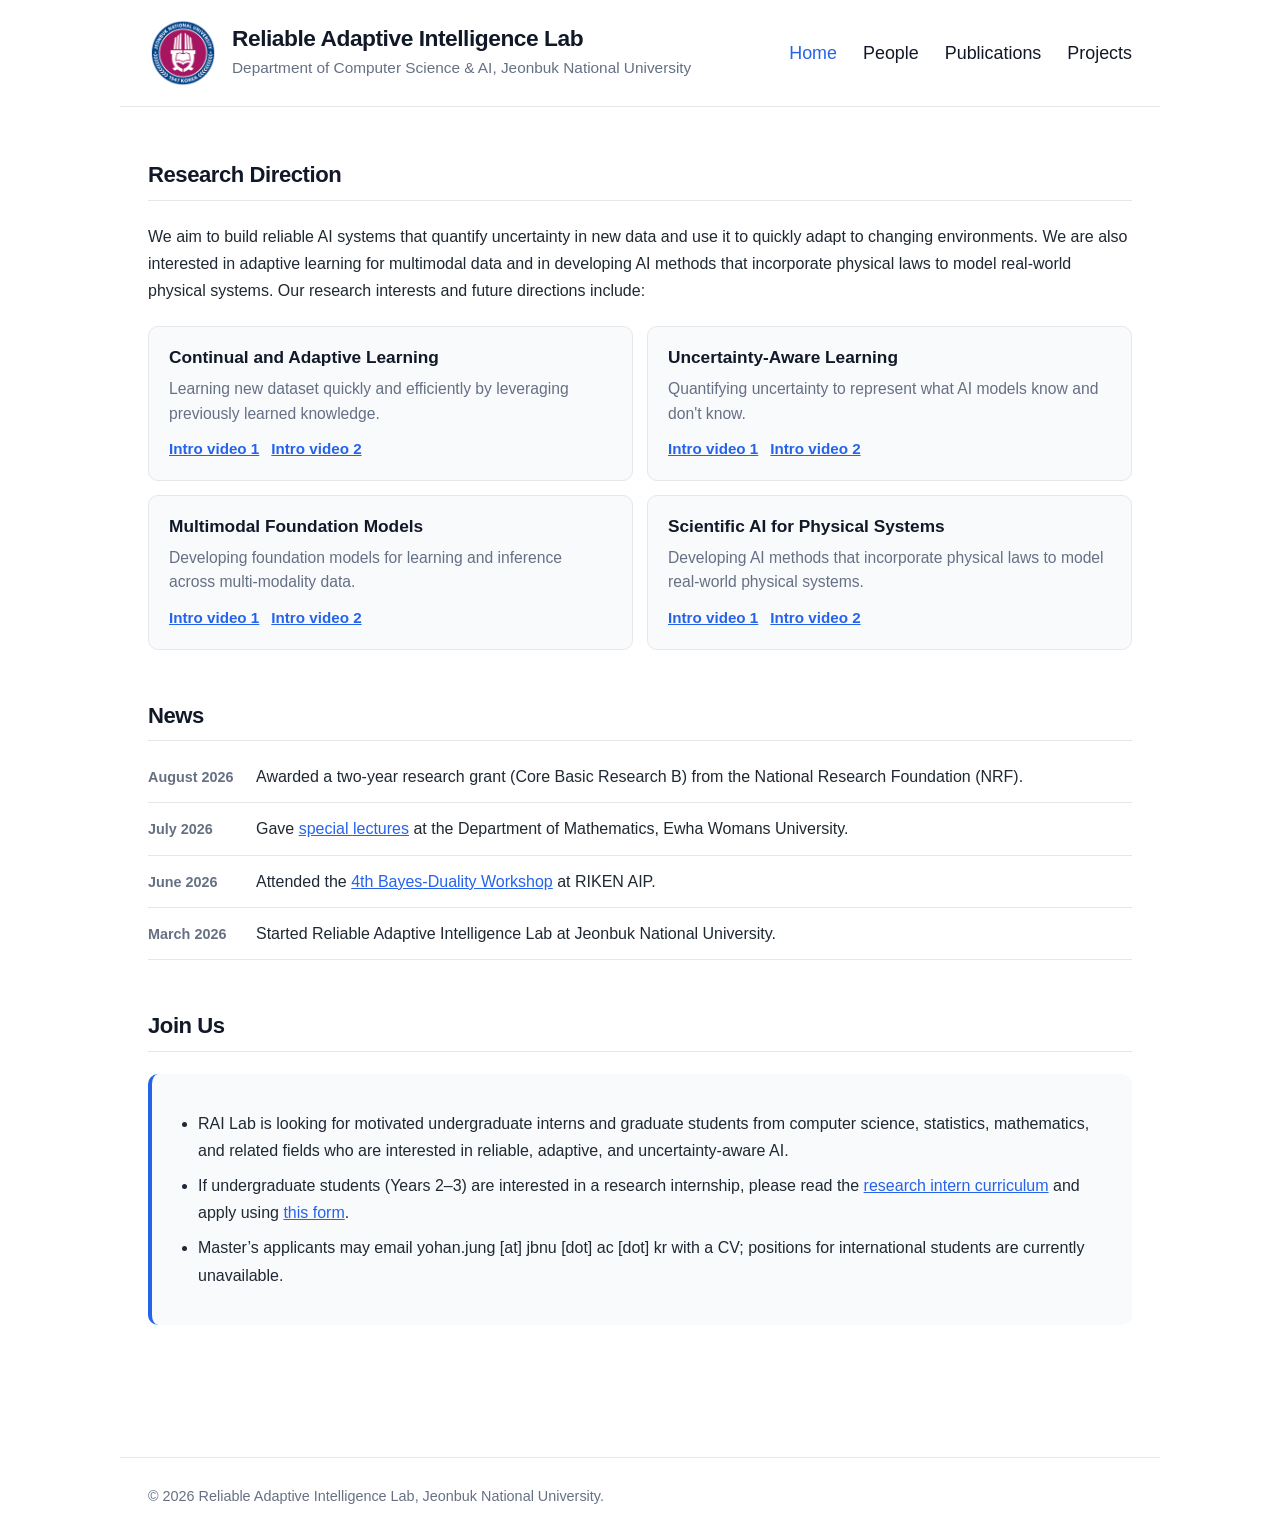
==== index.html @ b546570a "updage homepage" ====
<!DOCTYPE html>
<html lang="en">
<head>
  <meta charset="UTF-8" />
  <meta name="viewport" content="width=device-width, initial-scale=1.0" />
  <title>Reliable Adaptive Intelligence Lab</title>
  <link rel="stylesheet" href="style.css?v=4" />
  <script>
    if (window.location.pathname.endsWith('/index.html')) {
      window.history.replaceState(null, '', window.location.pathname.replace(/index\.html$/, ''));
    }
  </script>
</head>

<body>
  <header class="site-header">
    <div class="brand">
      <img class="brand-logo" src="assets/home-embleum.png" alt="Jeonbuk National University logo" />
      <div class="brand-text">
        <div class="brand-title">Reliable Adaptive Intelligence Lab</div>
        <div class="brand-subtitle">Department of Computer Science &amp; AI, Jeonbuk National University</div>
      </div>
    </div>

    <nav class="site-nav">
      <a class="active" href="/">Home</a>
      <a href="people.html">People</a>
      <a href="publications.html">Publications</a>
      <a href="projects.html">Projects</a>
    </nav>
  </header>

  <main class="container">

    <section class="section">
      <h2>Research Direction</h2>

      <p>
        We aim to build reliable AI systems that quantify uncertainty in new data and use it to quickly adapt to changing environments. 
        We are also interested in adaptive learning for multimodal data and in developing AI methods that incorporate physical laws to model real-world physical systems.
        Our research interests and future directions include:
      </p>

      <div class="theme-list">
        <div class="theme-item">
          <h3>Continual and Adaptive Learning</h3>
          <p>Learning new dataset quickly and efficiently by leveraging previously learned knowledge.</p>
          <div class="theme-links">
            <a href="https://www.youtube.com/watch?v=_49ydwCrhVk&amp;t=0s">Intro video 1</a>
            <a href="https://www.youtube.com/live/pB0ynaYZVaU?si=M1dCXUzkx3sLx9Ly">Intro video 2</a>
          </div>
        </div>

        <div class="theme-item">
          <h3>Uncertainty-Aware Learning</h3>
          <p>Quantifying uncertainty to represent what AI models know and don't know.</p>
          <div class="theme-links">
            <a href="https://www.youtube.com/watch?v=fxiI_akW6MA">Intro video 1</a>
            <a href="https://www.youtube.com/watch?v=veYq6EWZyVc">Intro video 2</a>
            <!-- <a href="https://www.youtube.com/watch?v=TRNYnRRJBRg">link3</a> -->
          </div>
        </div>

        <div class="theme-item">
          <h3>Multimodal Foundation Models</h3>
          <p>Developing foundation models for learning and inference across multi-modality data.</p>
          <div class="theme-links">
            <a href="https://www.youtube.com/watch?v=NDdc39KYqDU">Intro video 1</a>
            <a href="https://www.youtube.com/watch?v=mQOK0Mfyrkk">Intro video 2</a>
          </div>

        </div>

        <div class="theme-item">
          <h3>Scientific AI for Physical Systems</h3>
          <p>Developing AI methods that incorporate physical laws to model real-world physical systems.</p>
          <div class="theme-links">
            <a href="https://www.youtube.com/watch?v=pZm-Hs2Wstc">Intro video 1</a>
            <a href="https://youtu.be/-3gfcvwyCqw?si=eeulVyX9C-i20Cjy">Intro video 2</a>
          </div>
        </div>
      </div>
    </section>

    <section class="section">
      <h2>News</h2>

      <div class="news-item">
        <span class="news-date">August 2026</span>
        <p>Awarded a two-year research grant (Core Basic Research B) from the National Research Foundation (NRF).</p>
      </div>

      <div class="news-item">
        <span class="news-date">July 2026</span>
        <p>Gave <a href="https://github.com/becre2021/mlmeetde-101">special lectures</a> at the Department of Mathematics, Ewha Womans University.</p>
      </div>

      <div class="news-item">
        <span class="news-date">June 2026</span>
        <p>Attended the <a href="https://bayesduality.github.io/workshop_2026.html">4th Bayes-Duality Workshop</a> at RIKEN AIP.</p>
      </div> 

      <div class="news-item">
        <span class="news-date">March 2026</span>
        <p>Started Reliable Adaptive Intelligence Lab at Jeonbuk National University.</p>
      </div>
    </section>

    <!-- <section class="section">
      <h2>Join Us</h2>
      <div class="notice">
        RAI Lab is looking for motivated undergraduate interns and graduate students from computer science, statistics, mathematics, and related fields who are interested in reliable, adaptive, and uncertainty-aware AI.
        
        If undergraduate students (Years 2–3) are interested, please read <a href="/intern">research intern curriculum</a> and apply using <a href="https://forms.gle/CQf4ckK8HeQXMaTn7">this form</a>.
        Master&rsquo;s applicants may email yohan.jung [at] jbnu [dot] ac [dot] kr; Positions for international students are currently unavailable.
      </div>
    </section> -->

    <section class="section">
    <h2>Join Us</h2>
    <div class="notice">
      <ul class="join-list">
        <li>
          RAI Lab is looking for motivated undergraduate interns and graduate students from computer science, statistics, mathematics, and related fields who are interested in reliable, adaptive, and uncertainty-aware AI.
        </li>

        <li>
          If undergraduate students (Years 2–3) are interested in a research internship, 
          please read the <a href="/intern">research intern curriculum</a> and 
          apply using <a href="https://forms.gle/CQf4ckK8HeQXMaTn7">this form</a>.
        </li>

        <li>
          Master’s applicants may email yohan.jung [at] jbnu [dot] ac [dot] kr with a CV; positions for international students are currently unavailable. 
        </li>
      </ul>
    </div>
</section>

  </main>

  <footer class="site-footer">
    © 2026 Reliable Adaptive Intelligence Lab, Jeonbuk National University.
  </footer>
</body>
</html>
---- style.css ----
:root {
  --bg: #ffffff;
  --text: #1f2933;
  --muted: #667085;
  --heading: #111827;
  --border: #e5e7eb;
  --soft-bg: #f8fafc;
  --accent: #2563eb;
  --accent-dark: #1d4ed8;
  --max-width: 1040px;
}

* {
  box-sizing: border-box;
}

body {
  margin: 0;
  background: var(--bg);
  color: var(--text);
  font-family: -apple-system, BlinkMacSystemFont, "Segoe UI", Roboto, Helvetica, Arial, sans-serif;
  font-size: 16px;
  line-height: 1.7;
}

/* Header */

.site-header {
  width: 100%;
  max-width: var(--max-width);
  margin: 0 auto;
  padding: 18px 28px;
  display: flex;
  align-items: center;
  justify-content: space-between;
  gap: 32px;
  border-bottom: 1px solid var(--border);
}

.brand {
  display: flex;
  align-items: center;
  gap: 14px;
  color: var(--heading);
  text-decoration: none;
  white-space: nowrap;
}

.brand-mark {
  width: 46px;
  height: 46px;
  border-radius: 10px;
  background: var(--heading);
  color: white;
  display: flex;
  align-items: center;
  justify-content: center;
  font-weight: 800;
  font-size: 0.95rem;
  letter-spacing: -0.03em;
}

.brand-logo {
  width: 70px;
  height: 70px;
  object-fit: contain;
}

.brand-title {
  font-size: 1.42rem;
  font-weight: 650;
  letter-spacing: -0.02em;
  line-height: 1.2;
}

.brand-subtitle {
  margin-top: 2px;
  color: var(--muted);
  font-size: 0.96rem;
}

.site-nav {
  display: flex;
  align-items: center;
  gap: 26px;
  white-space: nowrap;
}

.site-nav a {
  color: var(--heading);
  text-decoration: none;
  font-size: 1.12rem;
  font-weight: 500;
}

.site-nav a:hover,
.site-nav a.active {
  color: var(--accent);
}

/* Layout */

.container {
  width: 100%;
  max-width: var(--max-width);
  margin: 0 auto;
  padding: 54px 28px 80px;
}

.section {
  margin-bottom: 52px;
}

.page-title {
  margin-bottom: 36px;
}

.page-title h1 {
  margin: 0 0 8px;
  color: var(--heading);
  font-size: 1.45rem;
  line-height: 1.3;
  letter-spacing: -0.02em;
}

.page-title p {
  max-width: 720px;
  margin: 0;
  color: var(--muted);
  font-size: 1rem;
}

/* Hero */

.hero {
  max-width: 820px;
  margin-bottom: 64px;
}

.eyebrow {
  margin: 0 0 12px;
  color: var(--accent);
  font-size: 0.92rem;
  font-weight: 700;
  letter-spacing: 0.02em;
}

.hero h1 {
  margin: 0 0 18px;
  color: var(--heading);
  font-size: 3rem;
  line-height: 1.08;
  letter-spacing: -0.055em;
}

.hero-text {
  margin: 0 0 14px;
  color: var(--heading);
  font-size: 1.35rem;
  line-height: 1.5;
}

.hero-desc {
  max-width: 760px;
  margin: 0;
  color: var(--muted);
  font-size: 1.08rem;
}

/* Text */

h2 {
  margin: 0 0 22px;
  padding-bottom: 10px;
  border-bottom: 1px solid var(--border);
  color: var(--heading);
  font-size: 1.38rem;
  line-height: 1.3;
  letter-spacing: -0.02em;
}

h3 {
  margin: 0 0 8px;
  color: var(--heading);
  font-size: 1.08rem;
  line-height: 1.4;
}

p {
  margin-top: 0;
}

a {
  color: var(--accent);
}

a:hover {
  color: var(--accent-dark);
}

ul {
  padding-left: 22px;
}

li {
  margin-bottom: 8px;
}

/* News */

.news-item {
  display: flex;
  gap: 16px;
  align-items: baseline;
  padding: 12px 0;
  border-bottom: 1px solid var(--border);
}

.news-item:first-of-type {
  padding-top: 0;
}

.news-date {
  flex: 0 0 92px;
  color: var(--muted);
  font-size: 0.9rem;
  font-weight: 700;
}

.news-item p {
  margin: 0;
}

/* Notice */

.notice {
  padding: 20px 24px;
  border-left: 4px solid var(--accent);
  border-radius: 10px;
  background: var(--soft-bg);
  color: var(--text);
}

/* Research cards */

.theme-list {
  display: grid;
  grid-template-columns: repeat(2, minmax(0, 1fr));
  gap: 14px;
  margin-top: 22px;
}

.theme-item {
  padding: 18px 20px;
  border: 1px solid var(--border);
  border-radius: 10px;
  background: var(--soft-bg);
}

.theme-item h3 {
  margin: 0;
}

.theme-item p {
  margin: 8px 0 0;
  color: var(--muted);
  font-size: 0.98rem;
  line-height: 1.55;
}

.theme-links {
  display: flex;
  gap: 12px;
  margin-top: 10px;
  font-size: 0.95rem;
  font-weight: 600;
}

.theme-card {
  display: grid;
  grid-template-columns: 64px 1fr;
  gap: 20px;
  padding: 22px 0;
  border-bottom: 1px solid var(--border);
}

.theme-card:first-of-type {
  padding-top: 0;
}

.theme-number {
  color: var(--accent);
  font-size: 1.25rem;
  font-weight: 800;
  letter-spacing: -0.03em;
}

.theme-card p {
  margin: 0;
  max-width: 760px;
  color: var(--muted);
}

/* People */

.people-grid {
  display: grid;
  grid-template-columns: repeat(2, minmax(0, 1fr));
  gap: 22px;
}

.person-card {
  display: grid;
  grid-template-columns: 135px 1fr;
  gap: 28px;
  align-items: start;
  padding: 28px;
  border: 1px solid var(--border);
  border-radius: 14px;
  background: var(--soft-bg);
}

.person-card h3 {
  font-size: 1.16rem;
}

.person-card p {
  font-size: 1.02rem;
}

.person-photo {
  width: 135px;
  height: 135px;
  border-radius: 14px;
  object-fit: cover;
}

.placeholder-photo {
  display: flex;
  align-items: center;
  justify-content: center;
  background: var(--heading);
  color: white;
  font-size: 1.62rem;
  font-weight: 800;
}

.small-text {
  color: var(--muted);
  font-size: 1rem;
}

/* Publications */

.section .publication:first-of-type {
  padding-top: 8px;
}

.publication {
  padding: 18px 0;
  border-bottom: 1px solid var(--border);
}

.publication p {
  margin: 0;
}

.authors {
  color: var(--muted);
}

/* Projects */

.project-list {
  margin: 0;
  list-style: none;
  padding-left: 0;
}

.project-list li {
  padding: 14px 8px;
  border-bottom: 1px solid var(--border);
}

.project-list li:first-child {
  padding-top: 4px;
}

/* Footer */

.site-footer {
  max-width: var(--max-width);
  margin: 0 auto;
  padding: 26px 28px;
  border-top: 1px solid var(--border);
  color: var(--muted);
  font-size: 0.9rem;
}

/* Mobile */

@media (max-width: 1000px) {
  .site-header {
    flex-direction: column;
    align-items: flex-start;
    gap: 16px;
  }

  .site-nav {
    gap: 20px;
    flex-wrap: wrap;
  }

  .brand {
    white-space: normal;
  }

  .hero h1 {
    font-size: 2.35rem;
  }

  .hero-text {
    font-size: 1.16rem;
  }
}

@media (max-width: 560px) {
  .site-header,
  .container,
  .site-footer {
    padding-left: 20px;
    padding-right: 20px;
  }

  .brand-mark {
    width: 40px;
    height: 40px;
    font-size: 0.82rem;
  }

  .brand-title {
    font-size: 1.06rem;
  }

  .site-nav {
    gap: 14px;
  }

  .site-nav a {
    font-size: 0.94rem;
  }

  .hero h1 {
    font-size: 2rem;
  }

  .news-item {
    display: block;
  }

  .news-date {
    display: block;
    margin-bottom: 4px;
  }

  .theme-list {
    grid-template-columns: 1fr;
  }

  .theme-card {
    grid-template-columns: 1fr;
    gap: 4px;
  }

  .people-grid {
    grid-template-columns: 1fr;
  }

  .person-card {
    grid-template-columns: 1fr;
  }
}
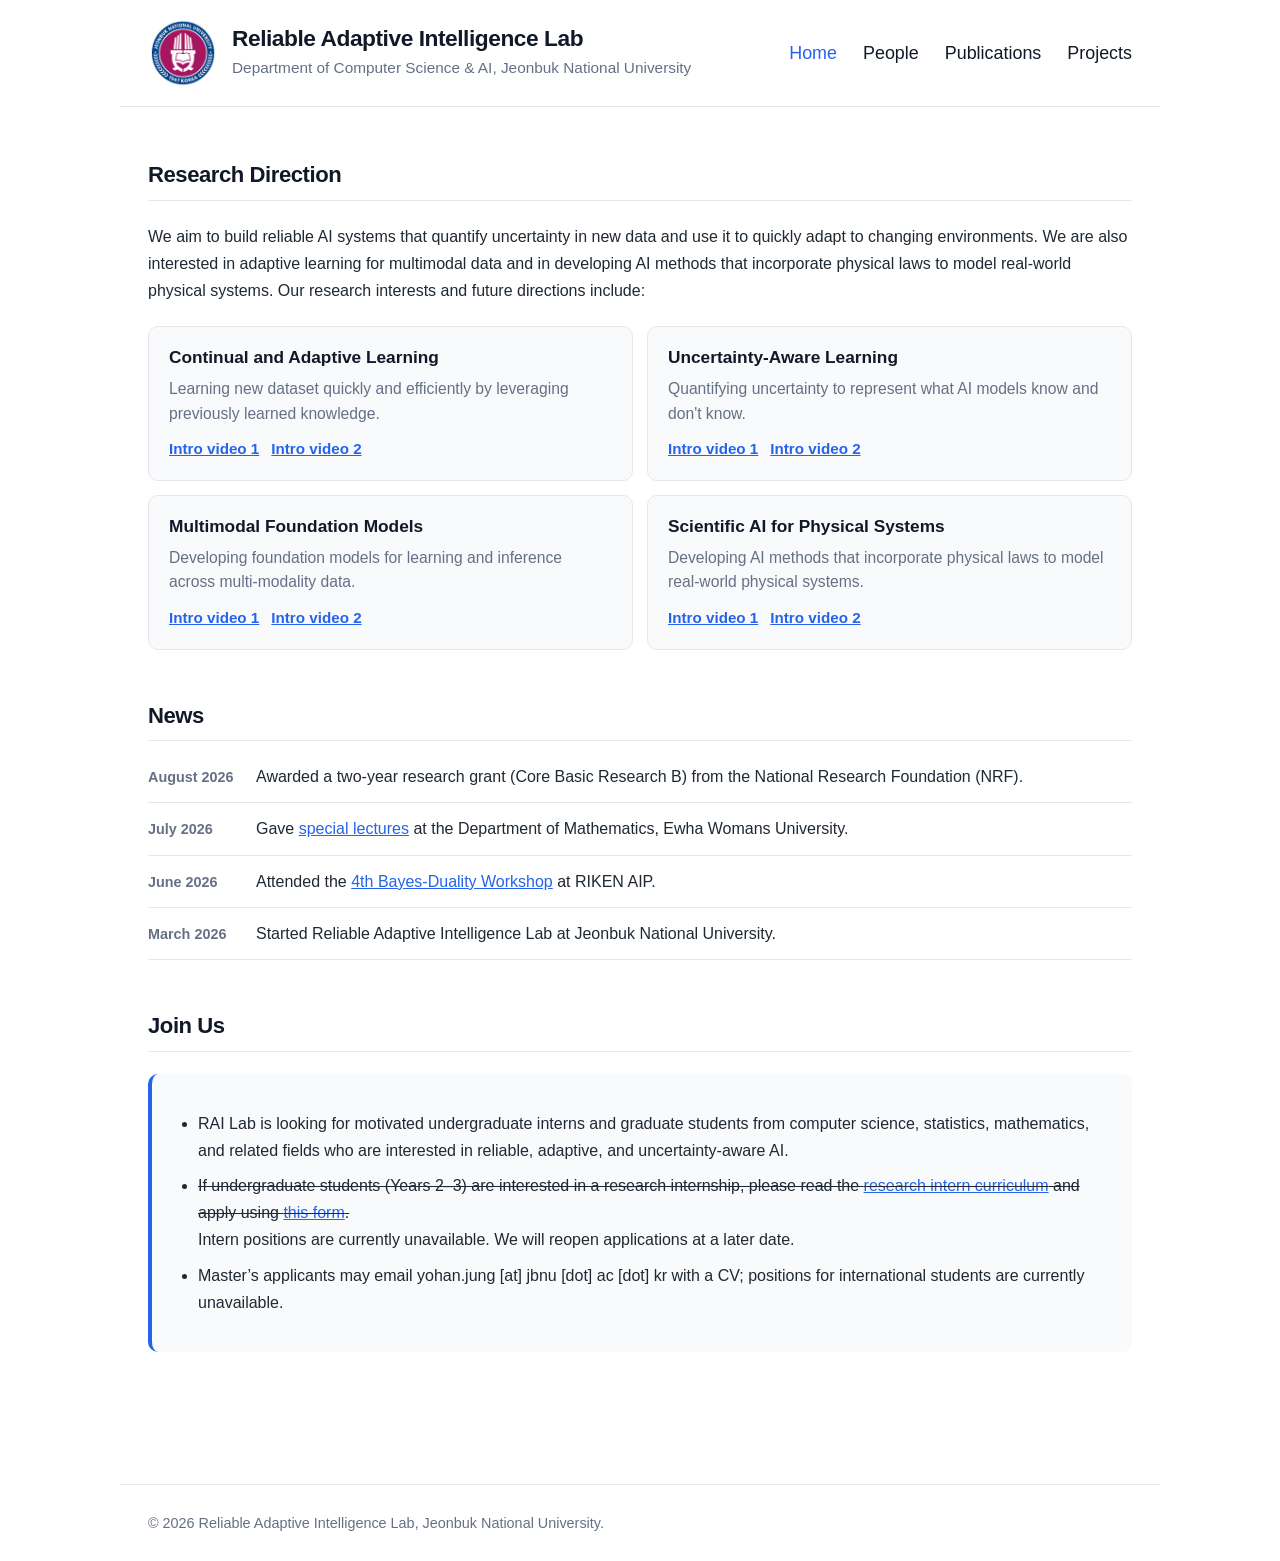
==== commit 262355ce: "update homepage" ====
--- a/index.html
+++ b/index.html
@@ -125,9 +125,12 @@
         </li>
 
         <li>
-          If undergraduate students (Years 2–3) are interested in a research internship, 
-          please read the <a href="/intern">research intern curriculum</a> and 
-          apply using <a href="https://forms.gle/CQf4ckK8HeQXMaTn7">this form</a>.
+          <del>
+            If undergraduate students (Years 2–3) are interested in a research internship,
+            please read the <a href="/intern">research intern curriculum</a> and
+            apply using <a href="https://forms.gle/CQf4ckK8HeQXMaTn7">this form</a>.
+          </del><br>
+          Intern positions are currently unavailable. We will reopen applications at a later date.
         </li>
 
         <li>
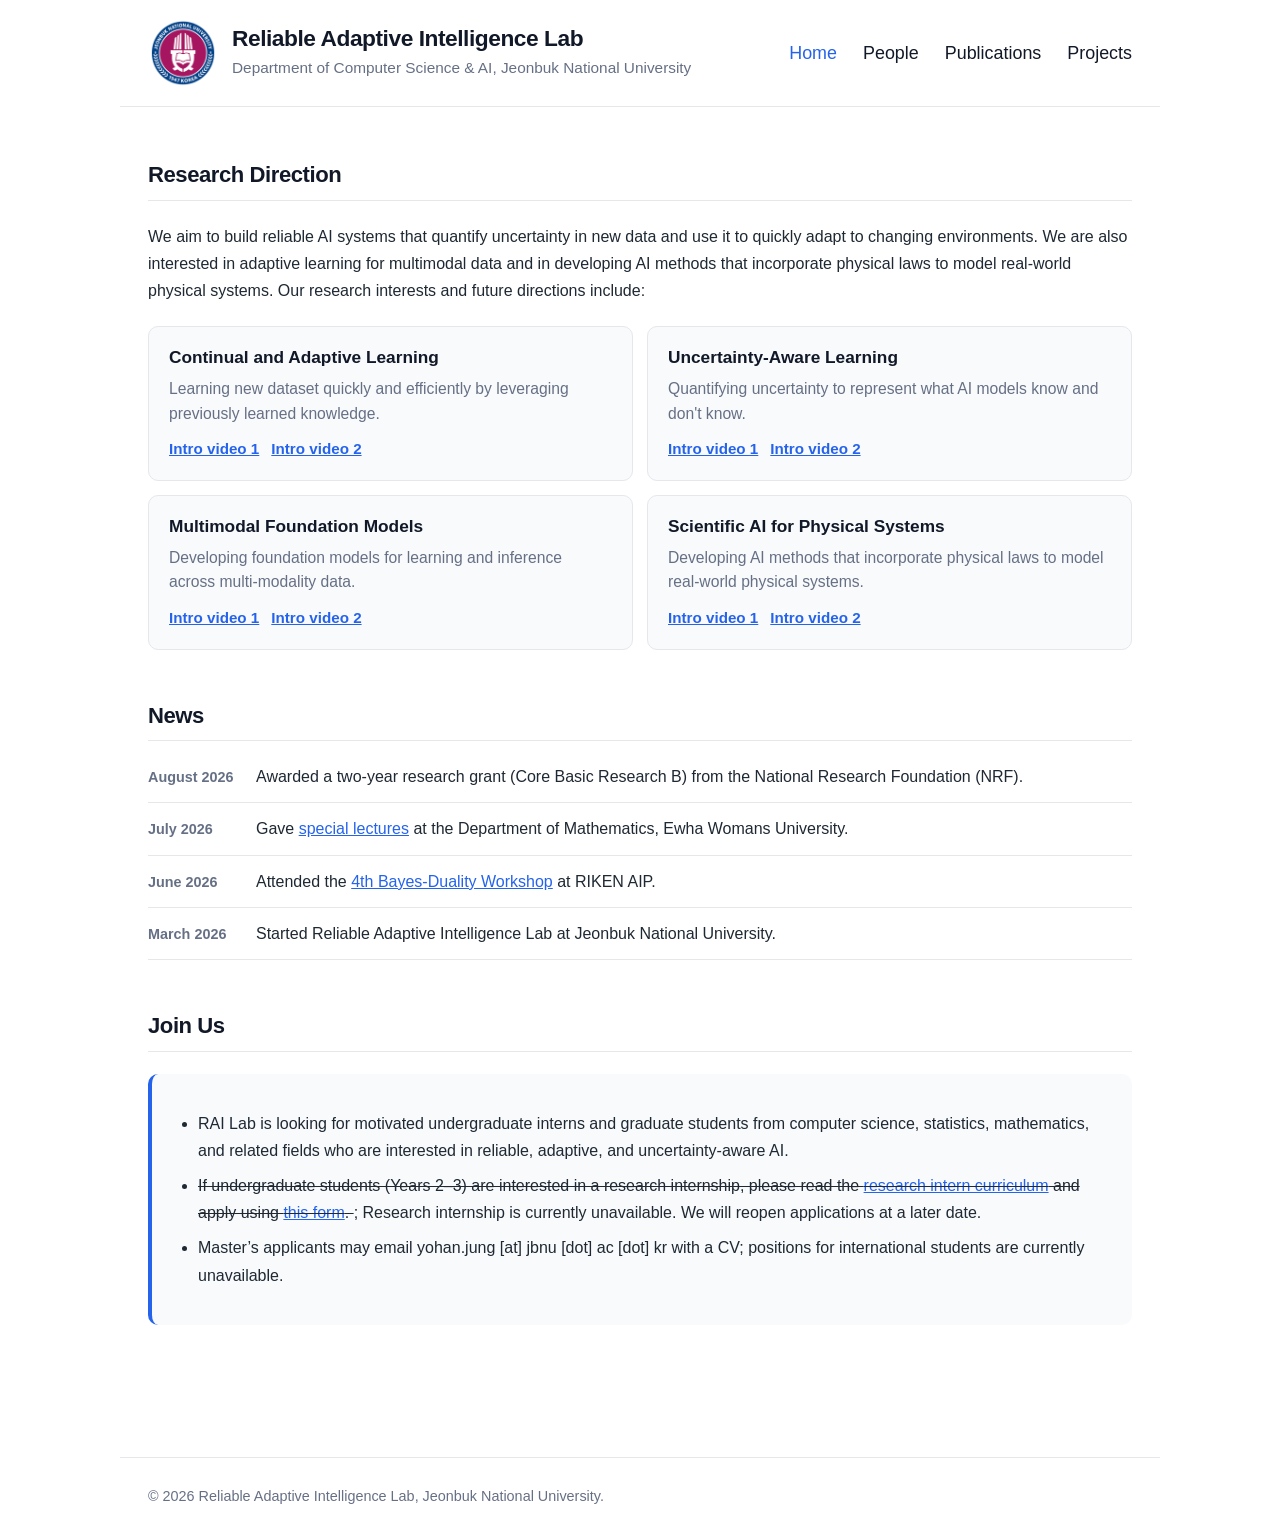
==== commit ceaaa56e: "update homepage" ====
--- a/index.html
+++ b/index.html
@@ -129,8 +129,7 @@
             If undergraduate students (Years 2–3) are interested in a research internship,
             please read the <a href="/intern">research intern curriculum</a> and
             apply using <a href="https://forms.gle/CQf4ckK8HeQXMaTn7">this form</a>.
-          </del><br>
-          Intern positions are currently unavailable. We will reopen applications at a later date.
+          </del>; Research internship is currently unavailable. We will reopen applications at a later date.
         </li>
 
         <li>
--- a/style.css
+++ b/style.css
@@ -335,6 +335,16 @@
   object-fit: cover;
 }
 
+.intern-photo {
+  object-fit: contain;
+  background: #fff;
+}
+
+.department-name {
+  white-space: nowrap;
+  font-size: 0.95rem;
+}
+
 .placeholder-photo {
   display: flex;
   align-items: center;
@@ -479,4 +489,4 @@
   .person-card {
     grid-template-columns: 1fr;
   }
-}+}
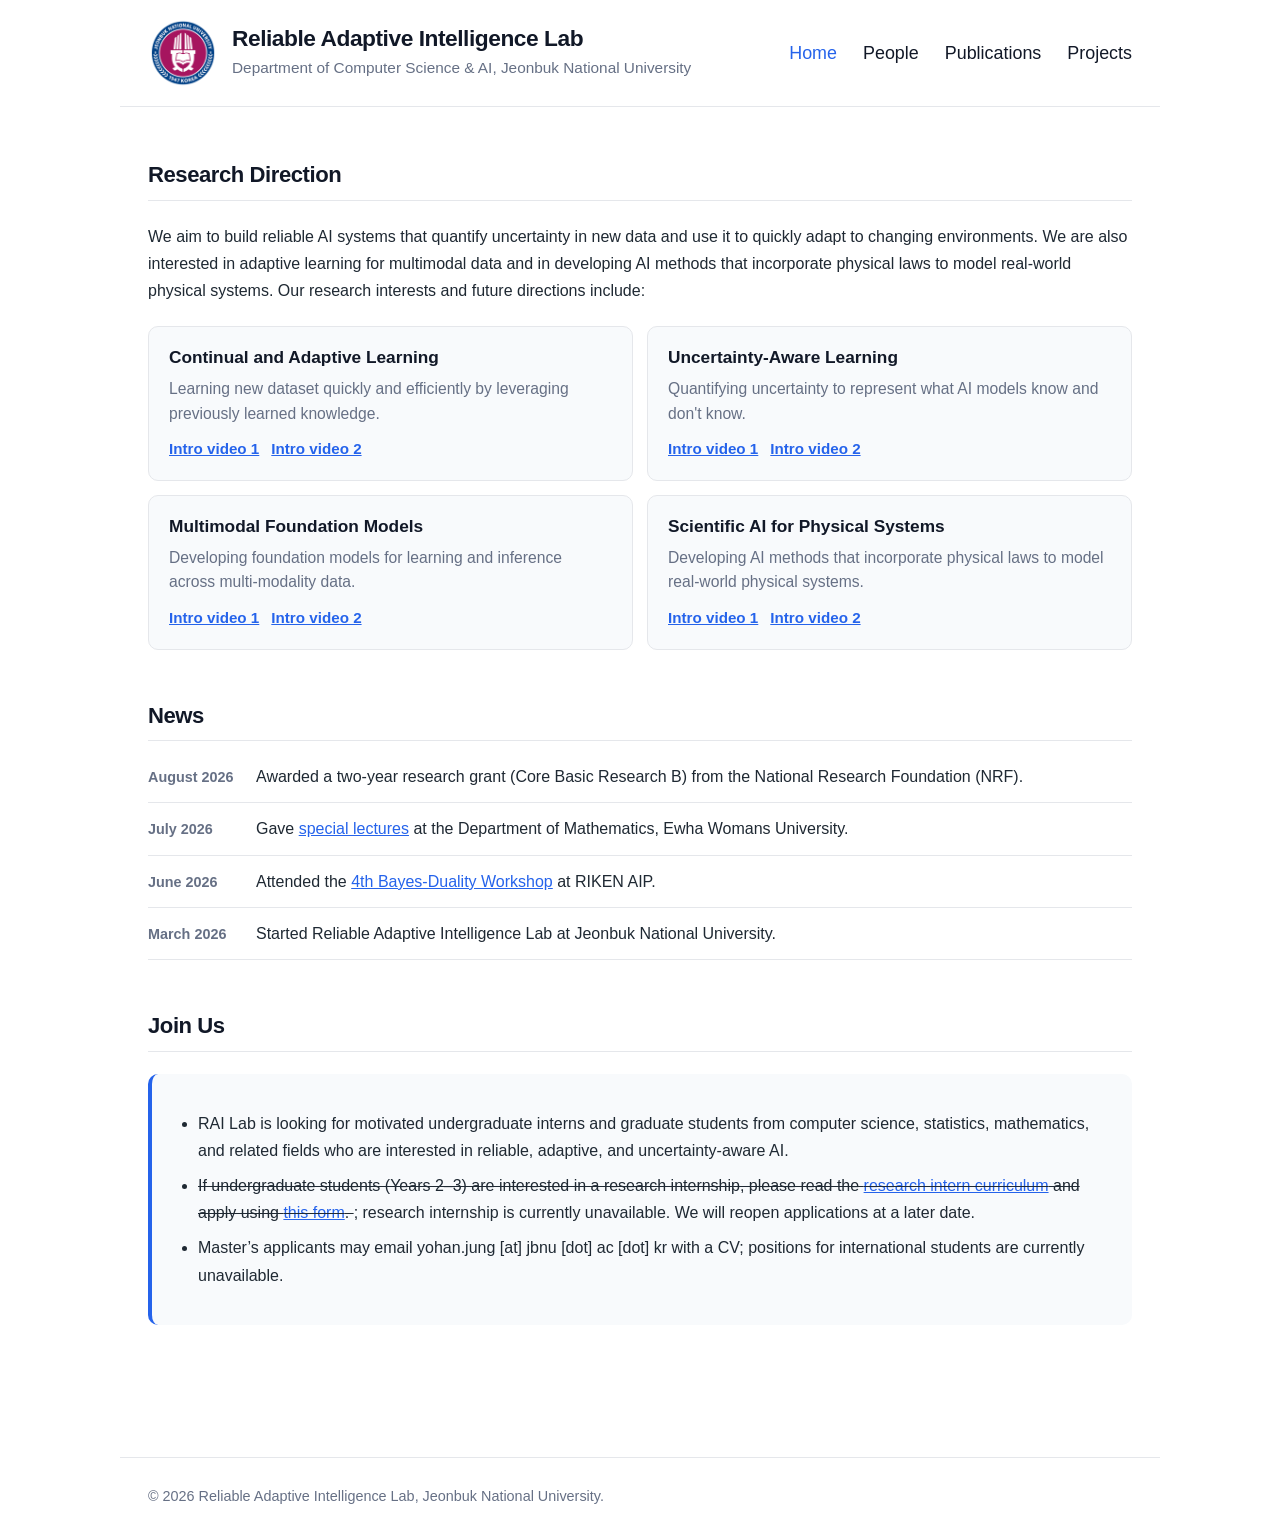
==== commit df7062ab: "update homepage" ====
--- a/index.html
+++ b/index.html
@@ -129,7 +129,7 @@
             If undergraduate students (Years 2–3) are interested in a research internship,
             please read the <a href="/intern">research intern curriculum</a> and
             apply using <a href="https://forms.gle/CQf4ckK8HeQXMaTn7">this form</a>.
-          </del>; Research internship is currently unavailable. We will reopen applications at a later date.
+          </del>; research internship is currently unavailable. We will reopen applications at a later date.
         </li>
 
         <li>
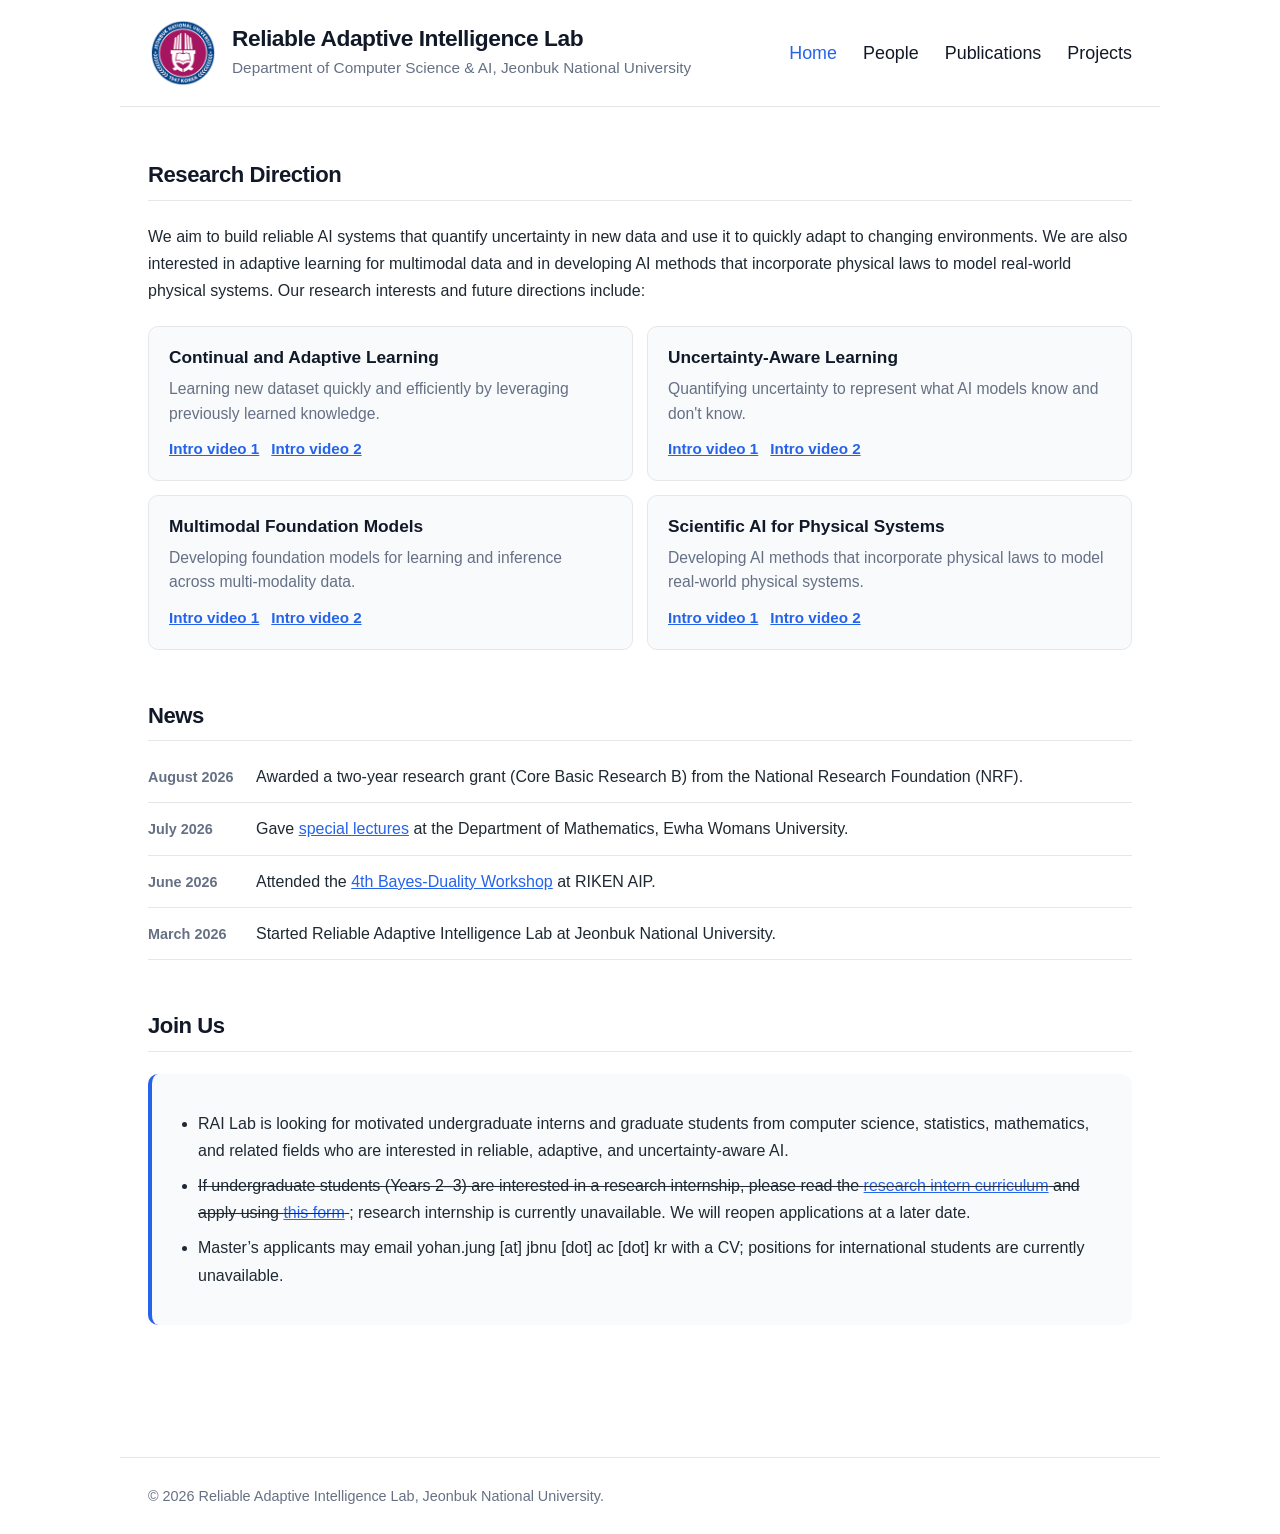
==== commit 6bd5cf84: "update homepage" ====
--- a/index.html
+++ b/index.html
@@ -128,7 +128,7 @@
           <del>
             If undergraduate students (Years 2–3) are interested in a research internship,
             please read the <a href="/intern">research intern curriculum</a> and
-            apply using <a href="https://forms.gle/CQf4ckK8HeQXMaTn7">this form</a>.
+            apply using <a href="https://forms.gle/CQf4ckK8HeQXMaTn7">this form</a>
           </del>; research internship is currently unavailable. We will reopen applications at a later date.
         </li>
 
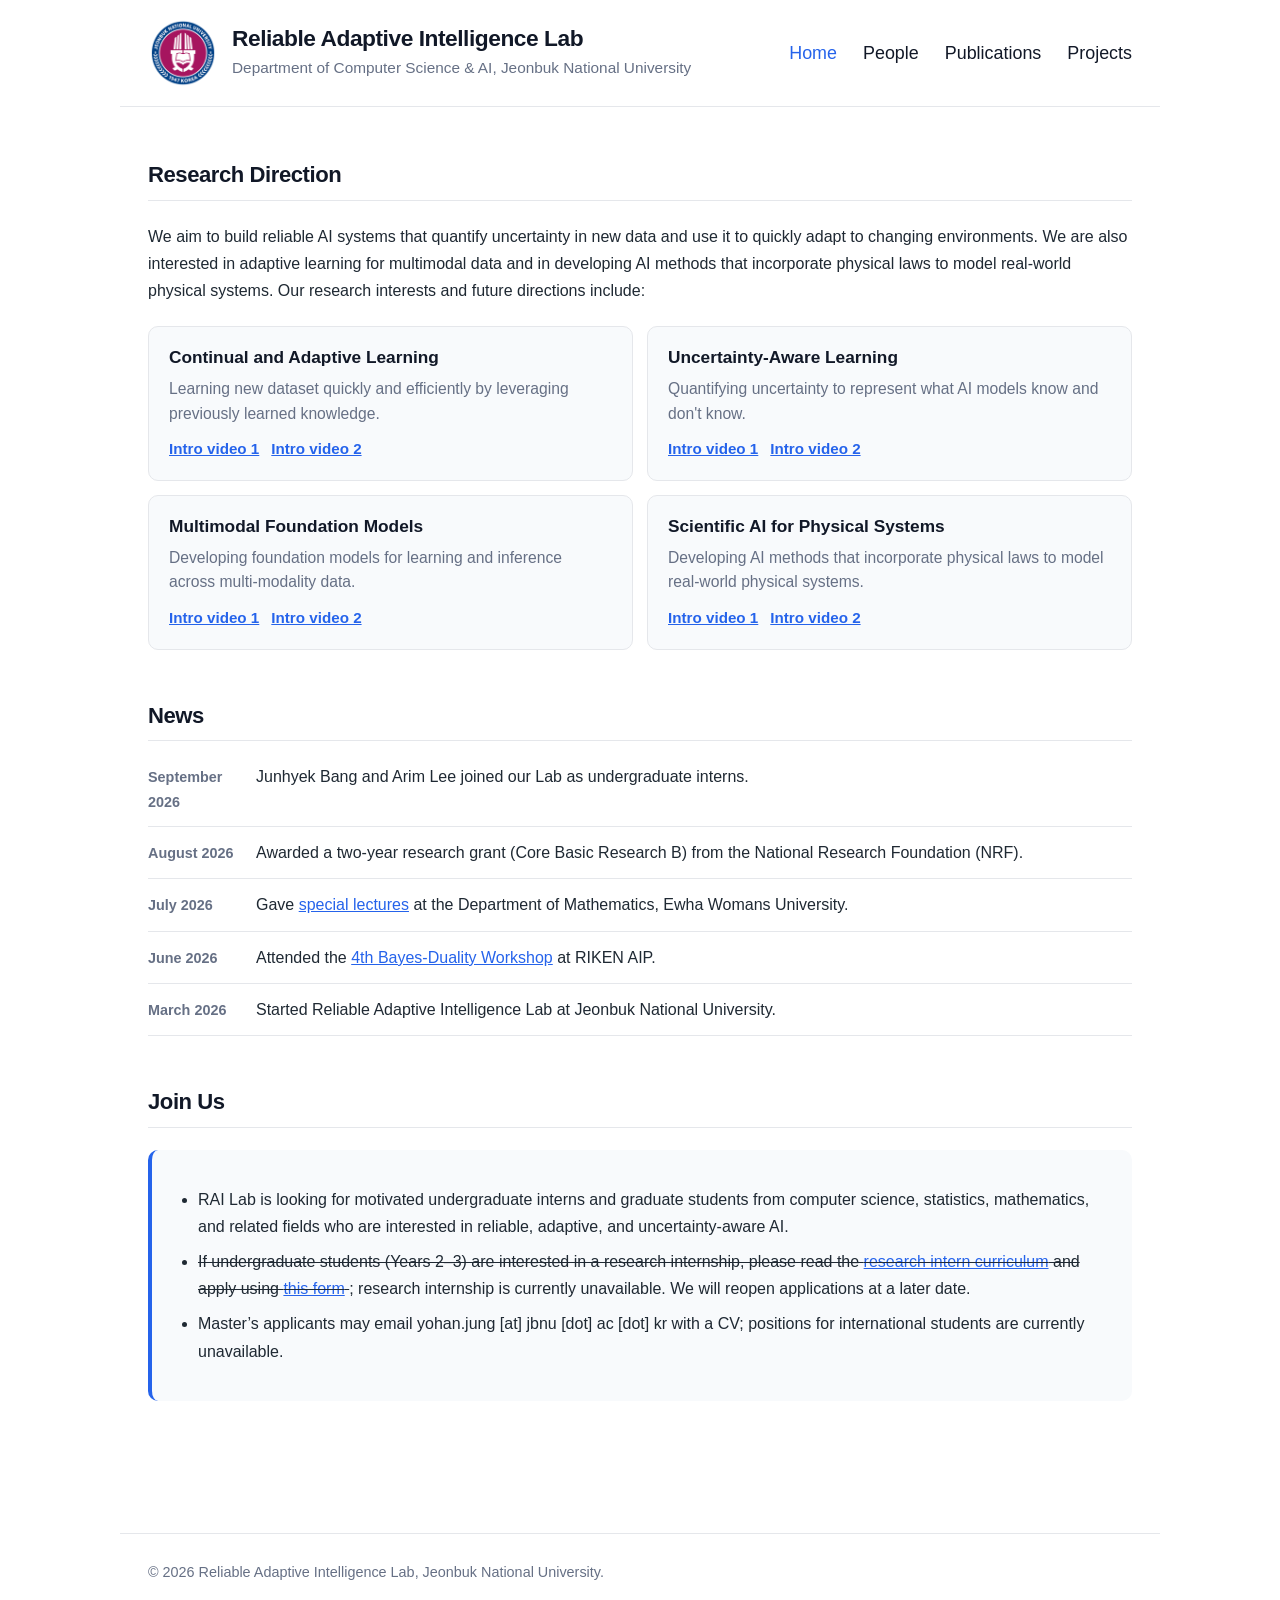
==== commit 450a65bc: "homepage update" ====
--- a/index.html
+++ b/index.html
@@ -86,6 +86,12 @@
       <h2>News</h2>
 
       <div class="news-item">
+        <span class="news-date">September 2026</span>
+        <p> Junhyek Bang and Arim Lee joined our Lab as undergraduate interns.</p>
+      </div>
+
+      
+      <div class="news-item">
         <span class="news-date">August 2026</span>
         <p>Awarded a two-year research grant (Core Basic Research B) from the National Research Foundation (NRF).</p>
       </div>
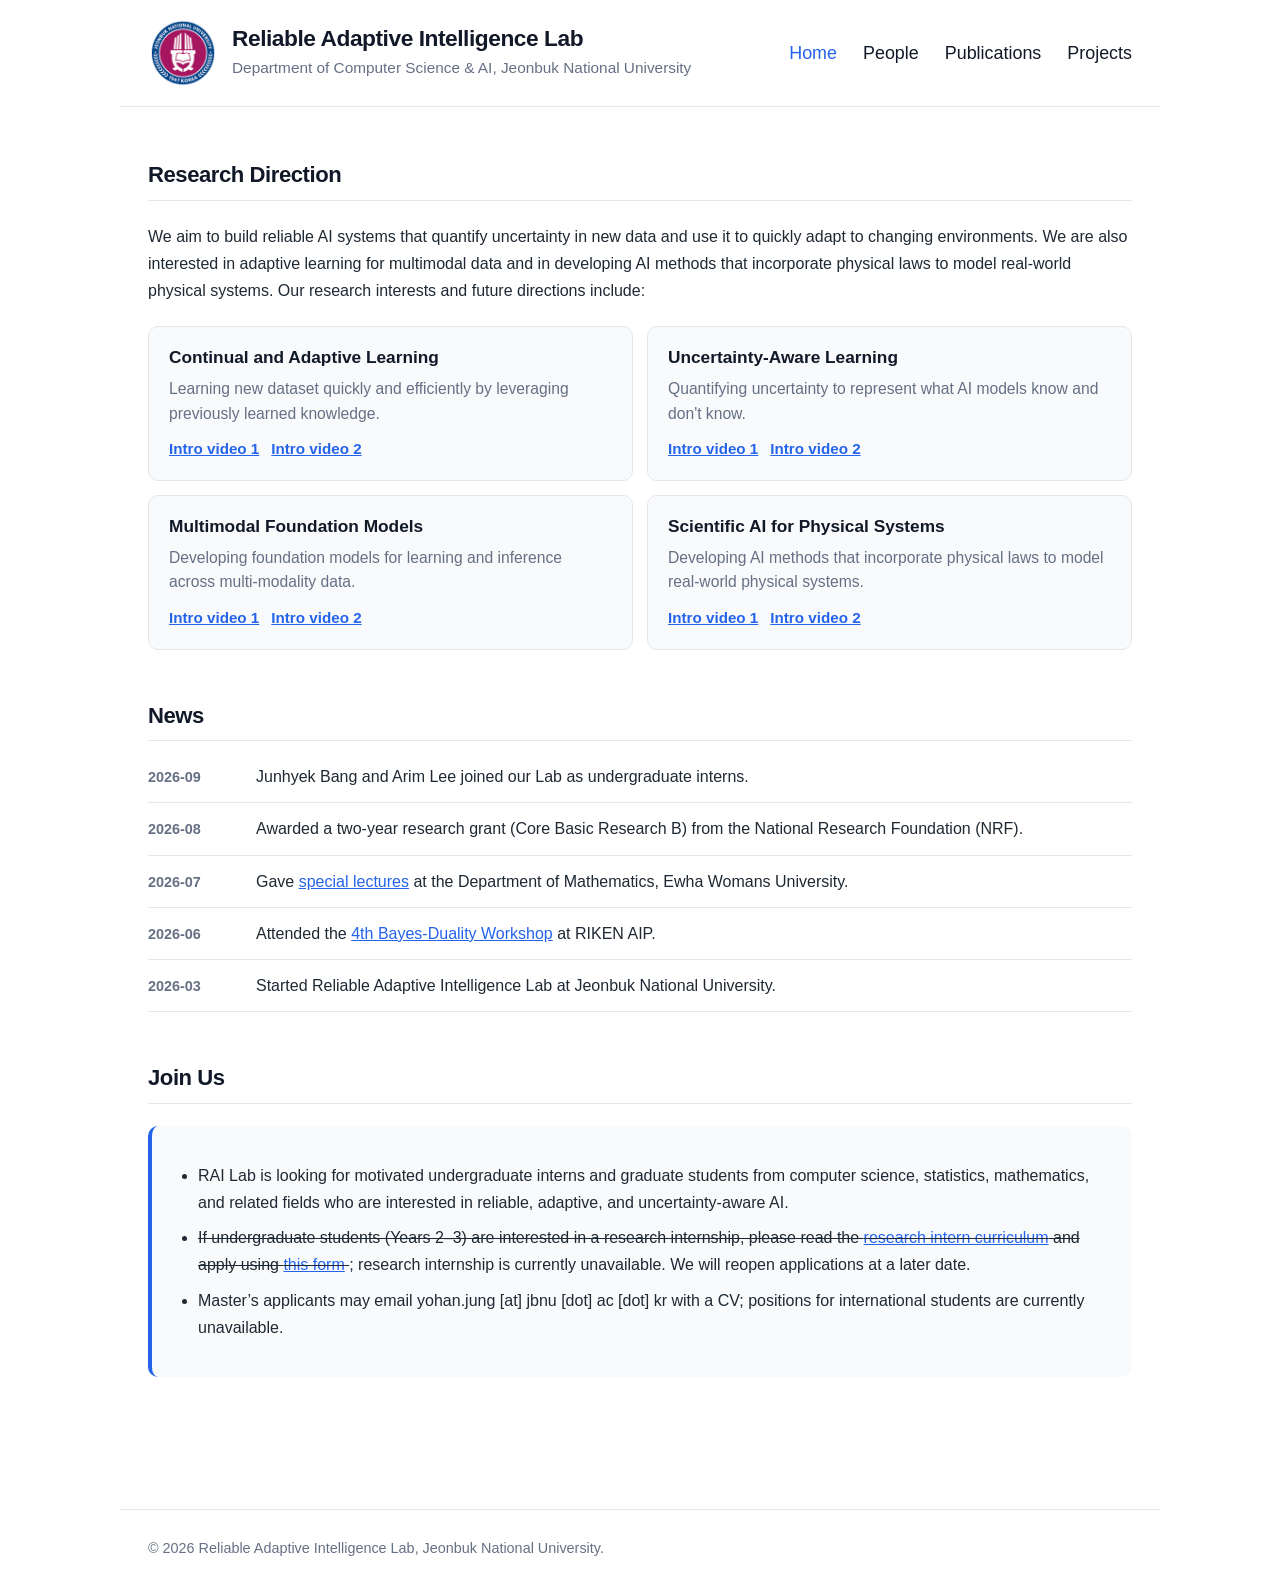
==== commit aaf95910: "update homepage" ====
--- a/index.html
+++ b/index.html
@@ -86,28 +86,27 @@
       <h2>News</h2>
 
       <div class="news-item">
-        <span class="news-date">September 2026</span>
+        <span class="news-date">2026-09</span>
         <p> Junhyek Bang and Arim Lee joined our Lab as undergraduate interns.</p>
       </div>
-
       
       <div class="news-item">
-        <span class="news-date">August 2026</span>
+        <span class="news-date">2026-08</span>
         <p>Awarded a two-year research grant (Core Basic Research B) from the National Research Foundation (NRF).</p>
       </div>
 
       <div class="news-item">
-        <span class="news-date">July 2026</span>
+        <span class="news-date">2026-07</span>
         <p>Gave <a href="https://github.com/becre2021/mlmeetde-101">special lectures</a> at the Department of Mathematics, Ewha Womans University.</p>
       </div>
 
       <div class="news-item">
-        <span class="news-date">June 2026</span>
+        <span class="news-date">2026-06</span>
         <p>Attended the <a href="https://bayesduality.github.io/workshop_2026.html">4th Bayes-Duality Workshop</a> at RIKEN AIP.</p>
       </div> 
 
       <div class="news-item">
-        <span class="news-date">March 2026</span>
+        <span class="news-date">2026-03</span>
         <p>Started Reliable Adaptive Intelligence Lab at Jeonbuk National University.</p>
       </div>
     </section>
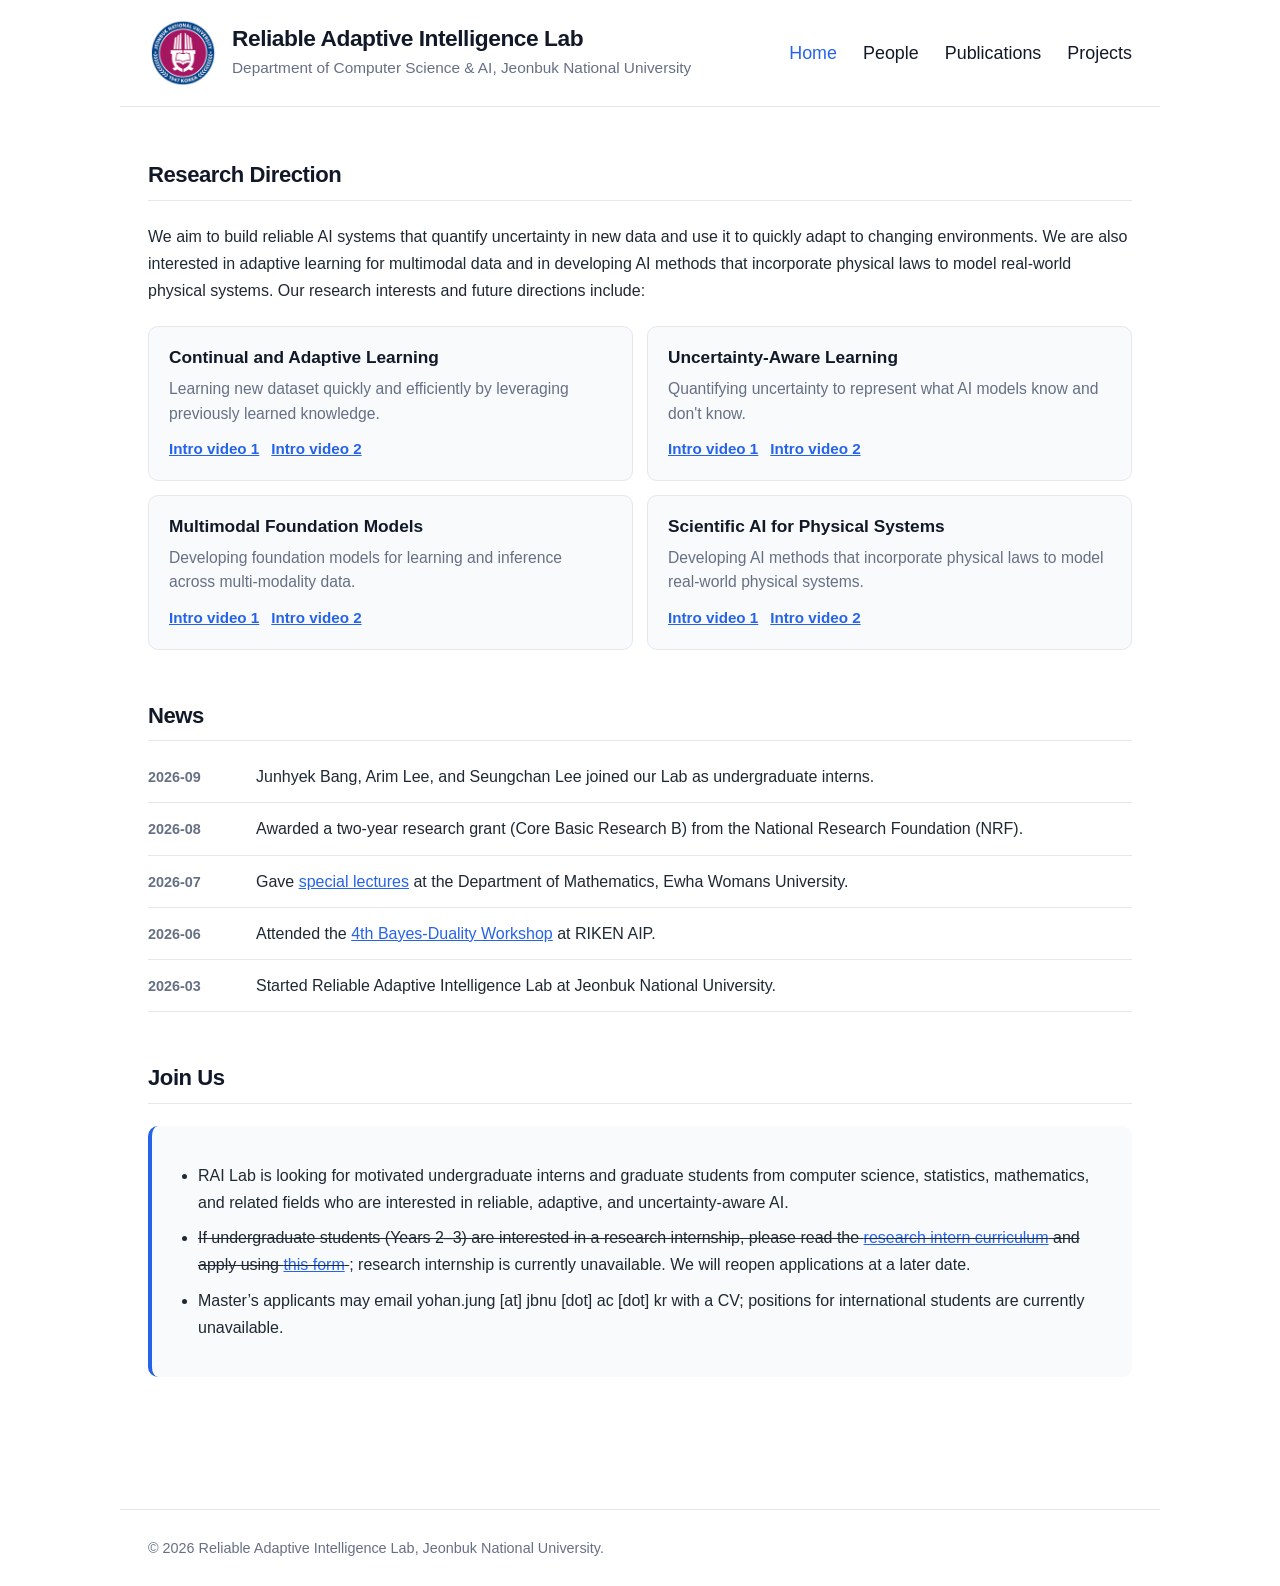
==== commit 0dea23fa: "add member" ====
--- a/index.html
+++ b/index.html
@@ -87,7 +87,7 @@
 
       <div class="news-item">
         <span class="news-date">2026-09</span>
-        <p> Junhyek Bang and Arim Lee joined our Lab as undergraduate interns.</p>
+        <p> Junhyek Bang, Arim Lee, and Seungchan Lee joined our Lab as undergraduate interns.</p>
       </div>
       
       <div class="news-item">
